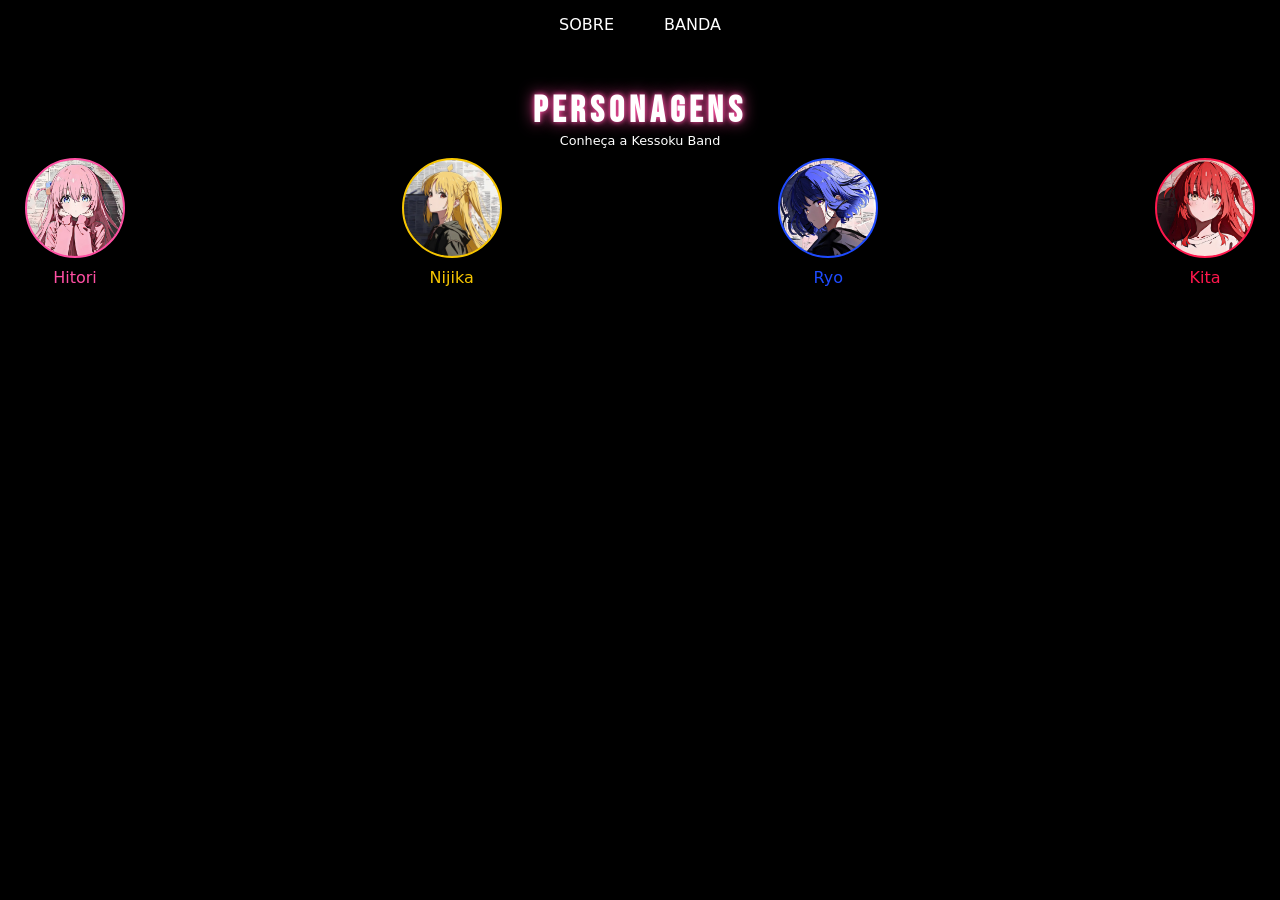
==== pages/banda.html @ a961caa6 "pages da banda e icones" ====
<!DOCTYPE html>
<html lang="pt-br">
<head>
    <meta charset="UTF-8">
    <meta name="viewport" content="width=device-width, initial-scale=1.0">
    <title>Banda</title>
    <link rel="stylesheet" href="../styles/banda.css">
    <link href="https://fonts.googleapis.com/css2?family=Bebas+Neue&display=swap" rel="stylesheet">
</head>
<body>
    <header>
        <nav>
            <a href="../pages/sobre.html">Sobre</a>
            <a href="../pages/banda.html">Banda</a>
        </nav>
    </header>
    <main>
        <section id="box-banda">
            <div class="icon-titulo">
                <h1>Personagens</h1>
                <p>Conheça a Kessoku Band</p>
            </div>
            <div class="icon-box">
                <div class="icon hitori">
                    <div class="icon-img"></div>
                    <p>Hitori</p>
                </div>
                <div class="icon nijika">
                    <div class="icon-img"></div>
                    <p>Nijika</p>
                </div>
                <div class="icon ryo">
                    <div class="icon-img"></div>
                    <p>Ryo</p>
                </div>
                <div class="icon kita">
                    <div class="icon-img"></div>
                    <p>Kita</p>
                </div>
            </div>
        </section>
    </main>
</body>
</html>
---- styles/banda.css ----
@charset "UTF-8";
 :root{
    --bocchi: #FF4FA3;
    --nijika: #f7c600;
    --ryo: #1e4bff;
    --kita: #FF174D;
    --fundo: #0e112cf4;
}

*{
    margin: 0;
    padding: 0;
    box-sizing: border-box;
}
body{
    width: 100%;
    min-height: 100vh;
    font-family: system-ui, -apple-system, BlinkMacSystemFont, 'Segoe UI', Roboto, Oxygen, Ubuntu, Cantarell, 'Open Sans', 'Helvetica Neue', sans-serif;
    color: white;
    overflow-x: hidden;
    background-color: black;
}
nav{
    display: flex;
    justify-content: center;
    padding: 15px;
    margin-bottom: 15px;
    gap: 50px;
}
nav > a{
    text-decoration: none;
    color: white;
    font-size: 1em;
    text-transform: uppercase;
}
main{
    padding: 25px;
}
/* icons */

section#box-banda{
    width: 100%;
    height: 230px;
}
.icon-titulo{
    text-align: center;
    margin-bottom: 10px;
}
.icon-titulo h1{
    font-family: 'Bebas Neue', sans-serif;
    letter-spacing: 5px;
    font-size: 2.3em;
    text-shadow: 0 0 5px var(--bocchi), 0 0 15px #ff4fa4eb;
}
.icon-titulo p{
    font-size: 0.8em;
}
 .icon-box{
    width: 100%;
    height: 150px;
    display: flex;
    justify-content: space-between;
}
.icon{
    width: 100px;
    height: 100%;
    display: flex;
    flex-direction: column;
    align-items: center;
    color: var(--noIcon);
}
.icon-img{
    width: 100px;
    height: 100px;
    background: #0e112c var(--Iconimg)center center no-repeat;
    background-size: cover;
    border-radius: 50%;
    margin-bottom: 10px;
    border: 2px solid var(--borColor);
}
.hitori{
    --noIcon: var(--bocchi);
    --borColor:var(--bocchi);
    --Iconimg: url('../imagens/person/hitori-perfil.jpg')
}
.nijika{
    --noIcon: var(--nijika);
    --borColor:var(--nijika);
    --Iconimg: url('../imagens/person/nijika-perfil2.jpg');
}
.ryo{
    --noIcon: var(--ryo);
    --borColor:var(--ryo);
    --Iconimg: url('../imagens/person/yamada-perfil.jpg')
}
.kita{
    --noIcon:var(--kita);
    --borColor:var(--kita);
    --Iconimg: url('../imagens/person/kita-perfil.jpg')
}
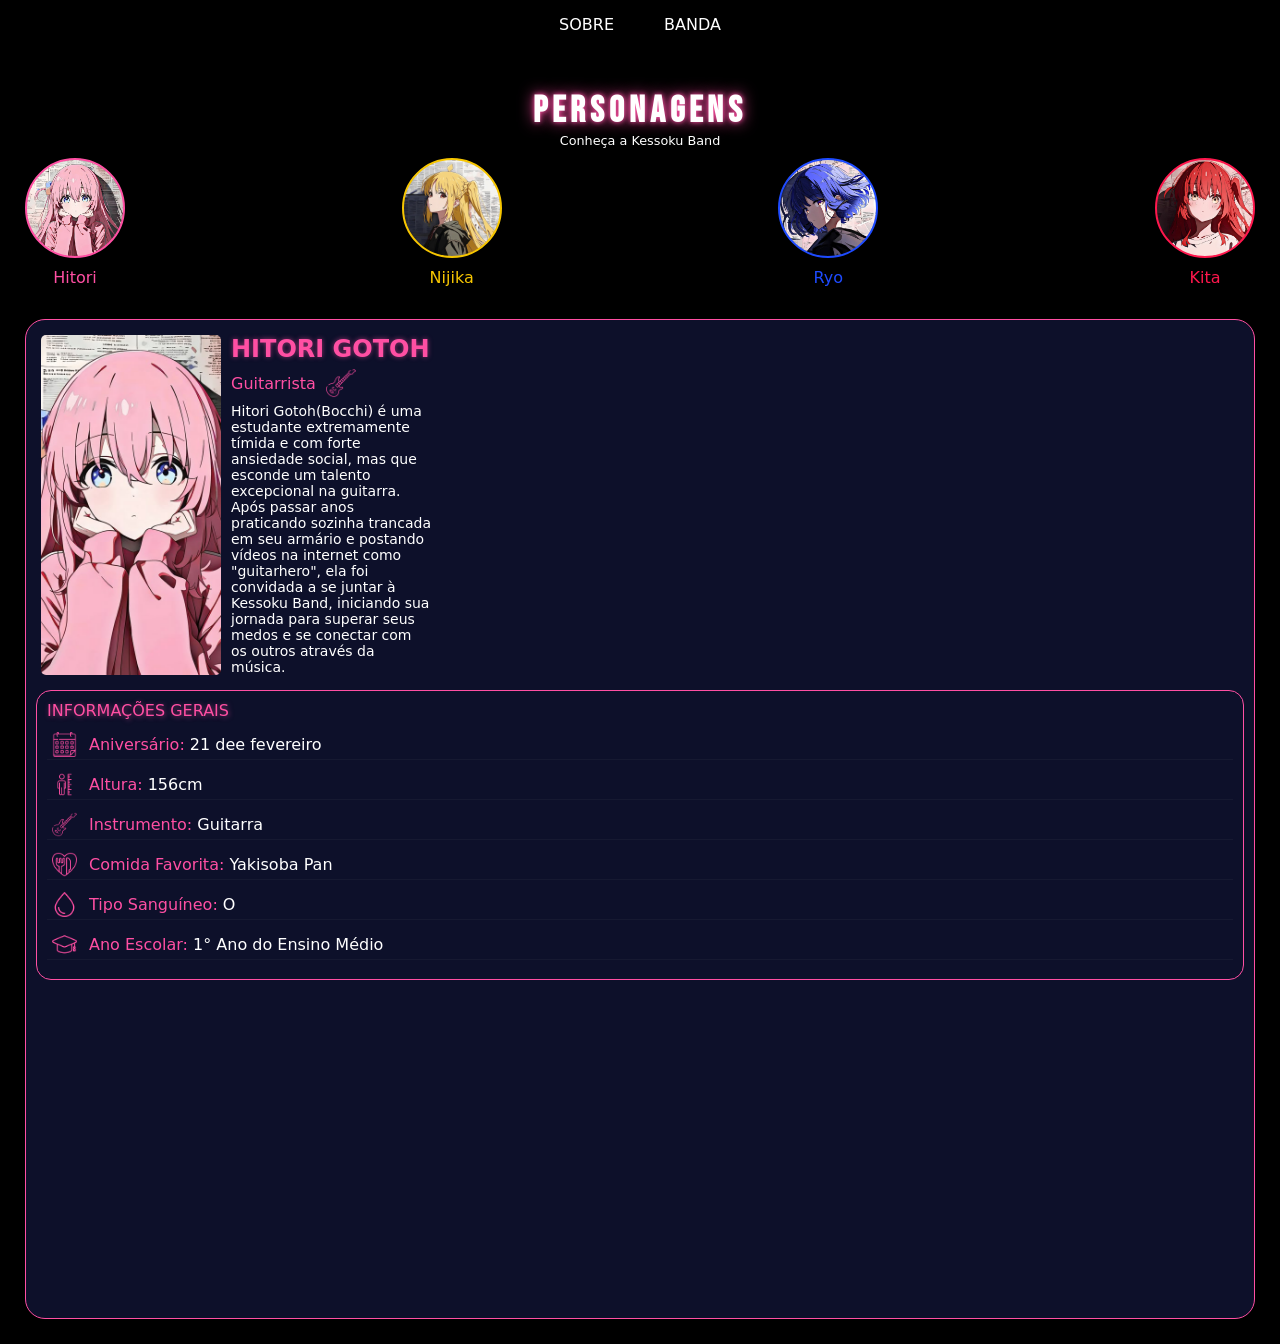
==== commit bdc22b8c: "Adicionando informações e fazendo a seção de personagem" ====
--- a/pages/banda.html
+++ b/pages/banda.html
@@ -15,6 +15,7 @@
         </nav>
     </header>
     <main>
+        <!-- Icones -->
         <section id="box-banda">
             <div class="icon-titulo">
                 <h1>Personagens</h1>
@@ -39,6 +40,60 @@
                 </div>
             </div>
         </section>
+        <!-- Perfil -->
+         <section id="perfil">
+            <div id="person">
+                <div class="person-img"></div>
+                <div class="person-text">
+                    <h2>Hitori Gotoh</h2>
+                    <div class="person-cargo">
+                        <p>Guitarrista</p>
+                        <img src="../imagens/icones/graves.png" alt="Guitarra">
+                    </div>
+                    <p>Hitori Gotoh(Bocchi) é uma estudante extremamente tímida e com forte ansiedade social, mas que esconde um talento excepcional na guitarra. Após passar anos praticando sozinha trancada em seu armário e postando vídeos na internet como "guitarhero", ela foi convidada a se juntar à Kessoku Band, iniciando sua jornada para superar seus medos e se conectar com os outros através da música.</p>
+                </div>
+            </div>
+            <div id="infos">
+            <p class="subtitulo">Informações Gerais</p>
+                <div class="info-text">
+                    <div class="info-img">
+                        <img src="../imagens/hitori-icons/calendario-rosa.png" alt="Calendário">   
+                    </div>
+                    <p><span>Aniversário:</span> 21 dee fevereiro</p>
+                </div>
+                <div class="info-text">
+                    <div class="info-img">
+                        <img src="../imagens/hitori-icons/altura-rosa.png" alt="Altura">   
+                    </div>
+                    <p><span>Altura:</span> 156cm</p>
+                </div>
+                <div class="info-text">
+                    <div class="info-img">
+                        <img src="../imagens/hitori-icons/graves-rosa.png" alt="Guitarra">   
+                    </div>
+                    <p><span>Instrumento:</span> Guitarra</p>
+                </div>
+                <div class="info-text">
+                    <div class="info-img">
+                        <img src="../imagens/hitori-icons/comida-rosa.png" alt="Comida">   
+                    </div>
+                    <p><span>Comida Favorita:</span> Yakisoba Pan</p>
+                </div>
+                <div class="info-text">
+                    <div class="info-img">
+                        <img src="../imagens/hitori-icons/gota-rosa.png" alt="Sangue">   
+                    </div>
+                    <p><span>Tipo Sanguíneo:</span> O</p>
+                </div>
+                <div class="info-text">
+                    <div class="info-img">
+                        <img src="../imagens/hitori-icons/diplomado-rosa.png" alt="Béca">   
+                    </div>
+                    <p><span>Ano Escolar:</span> 1° Ano do Ensino Médio</p>
+                </div>
+            </div>
+            <div id="curiosidades"></div>
+         </section>
     </main>
 </body>
 </html>
--- a/styles/banda.css
+++ b/styles/banda.css
@@ -36,6 +36,7 @@
 main{
     padding: 25px;
 }
+
 /* icons */
 
 section#box-banda{
@@ -97,4 +98,90 @@
     --noIcon:var(--kita);
     --borColor:var(--kita);
     --Iconimg: url('../imagens/person/kita-perfil.jpg')
-}+}
+
+/* Perfil */
+
+section#perfil{
+    width: 100%;
+    min-height: 1000px;
+    background-color: var(--fundo);
+    border: 1px solid var(--bocchi);
+    border-radius: 20px;
+    padding: 10px;
+}
+#person{
+    width: 100%;
+    height: 350px;
+    padding: 5px;
+    display: flex;
+}
+.person-img{
+    width: 180px;
+    height: 100%;
+    background: #0e112c url('../imagens/person/hitori-perfil.jpg') center center no-repeat;
+    background-size: cover;
+    margin-right: 10px;
+    border-radius: 5px;
+}
+.person-text{
+    width: 200px;
+}
+.person-text > p{
+    font-size: 14px;
+}
+.person-text > h2{
+    color: var(--bocchi);
+    text-shadow: 0 0 5px #ff4fa48d;
+    text-transform: uppercase;
+}
+.person-cargo{
+    display: flex;
+    align-items: center;
+    width: 100%;
+    height: 20px;
+    margin: 10px 0px;
+    color: var(--bocchi);
+}
+.person-cargo img{
+    width: 30px;
+    height: 30px;
+    margin-left: 10px;
+}
+.subtitulo{
+    color: var(--bocchi);
+    text-transform: uppercase;
+    text-shadow: 1px 1px 5px #ff4fa480;
+}
+/* Informações */
+
+#infos{
+    width: 100%;
+    height: 290px;
+    padding: 10px;
+    margin-top: 10px;
+    border: 1px solid var(--bocchi);
+    border-radius: 15px;
+}
+.info-text{
+    width: 100%;
+    height: 30px;
+    display: flex;
+    margin: 10px 0px;
+    padding: 2px;
+    align-items: center;
+    border-bottom: 1px solid rgba(128, 128, 128, 0.075);
+}
+.info-text > p > span{
+    color: var(--bocchi);
+}
+.info-img{
+    width: 30px;
+    height: 100%;
+    margin-right: 10px;
+}
+.info-img img{
+    width: 100%;
+    height: 100%;
+    object-fit: contain;
+}
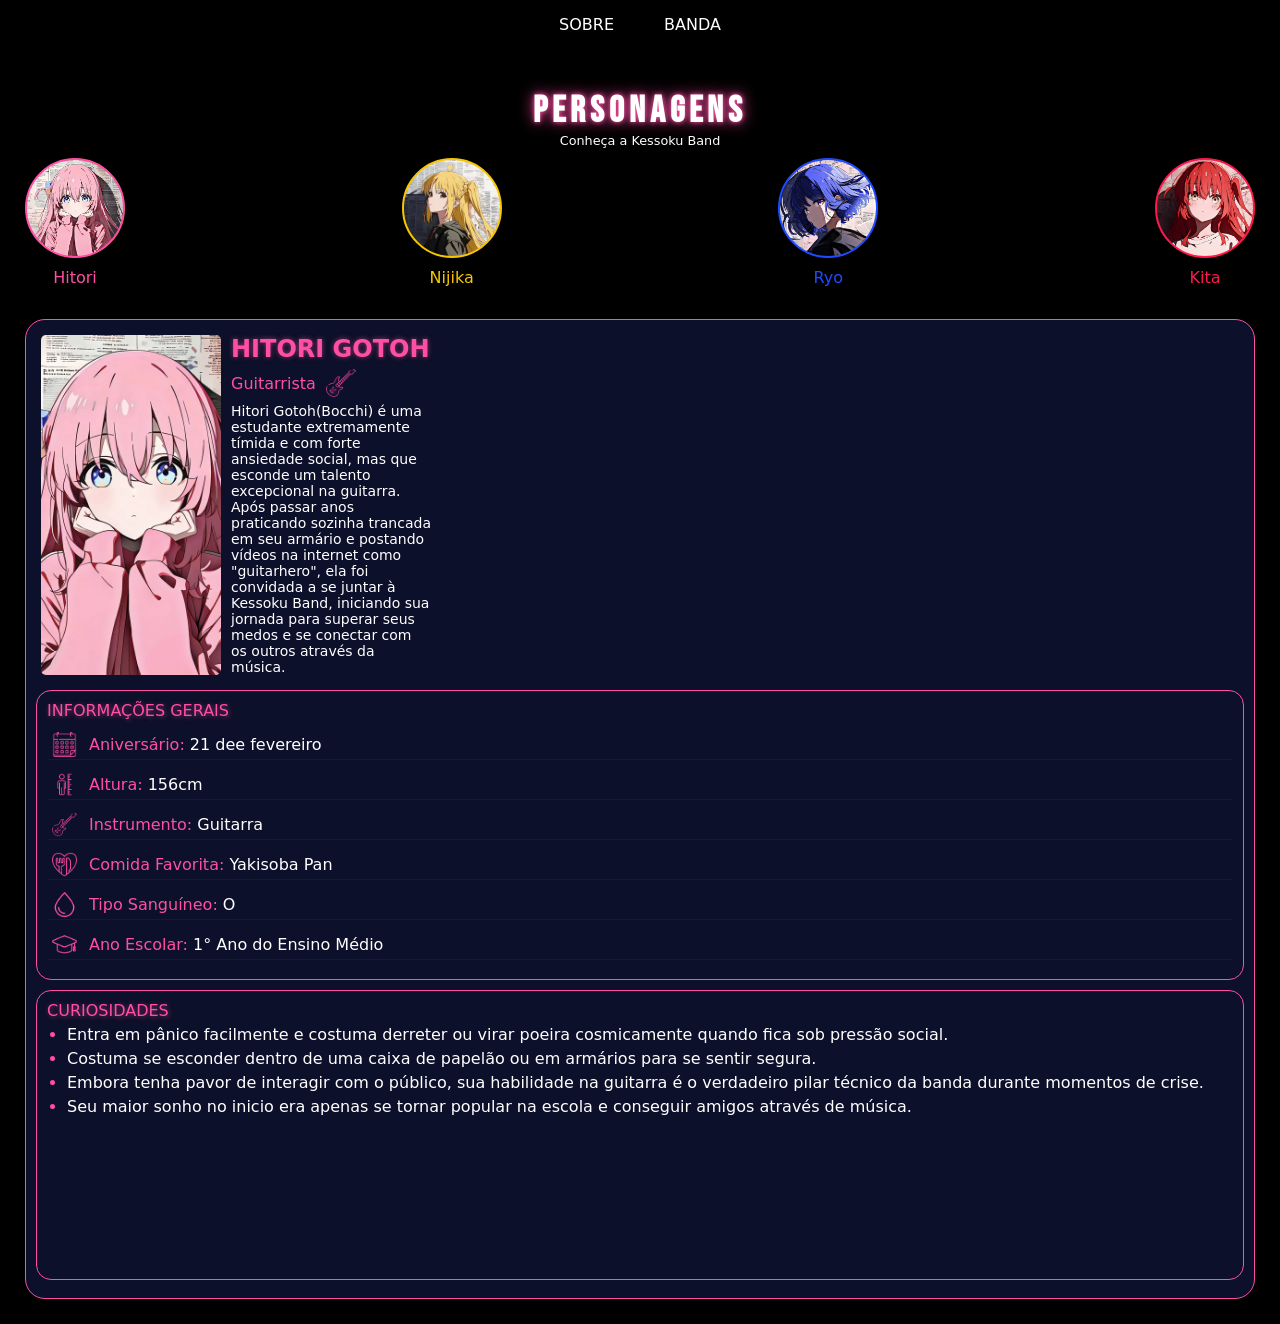
==== commit 14522470: "curiosidades" ====
--- a/pages/banda.html
+++ b/pages/banda.html
@@ -1,5 +1,6 @@
 <!DOCTYPE html>
 <html lang="pt-br">
+
 <head>
     <meta charset="UTF-8">
     <meta name="viewport" content="width=device-width, initial-scale=1.0">
@@ -7,6 +8,7 @@
     <link rel="stylesheet" href="../styles/banda.css">
     <link href="https://fonts.googleapis.com/css2?family=Bebas+Neue&display=swap" rel="stylesheet">
 </head>
+
 <body>
     <header>
         <nav>
@@ -41,7 +43,7 @@
             </div>
         </section>
         <!-- Perfil -->
-         <section id="perfil">
+        <section id="perfil">
             <div id="person">
                 <div class="person-img"></div>
                 <div class="person-text">
@@ -50,50 +52,68 @@
                         <p>Guitarrista</p>
                         <img src="../imagens/icones/graves.png" alt="Guitarra">
                     </div>
-                    <p>Hitori Gotoh(Bocchi) é uma estudante extremamente tímida e com forte ansiedade social, mas que esconde um talento excepcional na guitarra. Após passar anos praticando sozinha trancada em seu armário e postando vídeos na internet como "guitarhero", ela foi convidada a se juntar à Kessoku Band, iniciando sua jornada para superar seus medos e se conectar com os outros através da música.</p>
+                    <p>Hitori Gotoh(Bocchi) é uma estudante extremamente tímida e com forte ansiedade social, mas que
+                        esconde um talento excepcional na guitarra. Após passar anos praticando sozinha trancada em seu
+                        armário e postando vídeos na internet como "guitarhero", ela foi convidada a se juntar à Kessoku
+                        Band, iniciando sua jornada para superar seus medos e se conectar com os outros através da
+                        música.</p>
                 </div>
             </div>
             <div id="infos">
-            <p class="subtitulo">Informações Gerais</p>
+                <p class="subtitulo">Informações Gerais</p>
                 <div class="info-text">
                     <div class="info-img">
-                        <img src="../imagens/hitori-icons/calendario-rosa.png" alt="Calendário">   
+                        <img src="../imagens/hitori-icons/calendario-rosa.png" alt="Calendário">
                     </div>
                     <p><span>Aniversário:</span> 21 dee fevereiro</p>
                 </div>
                 <div class="info-text">
                     <div class="info-img">
-                        <img src="../imagens/hitori-icons/altura-rosa.png" alt="Altura">   
+                        <img src="../imagens/hitori-icons/altura-rosa.png" alt="Altura">
                     </div>
                     <p><span>Altura:</span> 156cm</p>
                 </div>
                 <div class="info-text">
                     <div class="info-img">
-                        <img src="../imagens/hitori-icons/graves-rosa.png" alt="Guitarra">   
+                        <img src="../imagens/hitori-icons/graves-rosa.png" alt="Guitarra">
                     </div>
                     <p><span>Instrumento:</span> Guitarra</p>
                 </div>
                 <div class="info-text">
                     <div class="info-img">
-                        <img src="../imagens/hitori-icons/comida-rosa.png" alt="Comida">   
+                        <img src="../imagens/hitori-icons/comida-rosa.png" alt="Comida">
                     </div>
                     <p><span>Comida Favorita:</span> Yakisoba Pan</p>
                 </div>
                 <div class="info-text">
                     <div class="info-img">
-                        <img src="../imagens/hitori-icons/gota-rosa.png" alt="Sangue">   
+                        <img src="../imagens/hitori-icons/gota-rosa.png" alt="Sangue">
                     </div>
                     <p><span>Tipo Sanguíneo:</span> O</p>
                 </div>
                 <div class="info-text">
                     <div class="info-img">
-                        <img src="../imagens/hitori-icons/diplomado-rosa.png" alt="Béca">   
+                        <img src="../imagens/hitori-icons/diplomado-rosa.png" alt="Béca">
                     </div>
                     <p><span>Ano Escolar:</span> 1° Ano do Ensino Médio</p>
                 </div>
             </div>
-            <div id="curiosidades"></div>
-         </section>
+            <div id="curiosidades">
+                <p class="subtitulo">Curiosidades</p>
+                <div class="curio-text">
+                    <ul>
+                        <li>Entra em pânico facilmente e costuma derreter ou virar poeira cosmicamente quando fica sob
+                            pressão social.</li>
+                        <li>Costuma se esconder dentro de uma caixa de papelão ou em armários para se sentir segura.</li>
+                        <li>Embora tenha pavor de interagir com o público, sua habilidade na guitarra é o verdadeiro pilar
+                        técnico da banda durante momentos de crise.</li>
+                        <li>Seu maior sonho no inicio era apenas se tornar popular na escola e conseguir amigos através de
+                        música.</li>
+                    </ul>
+                </div>
+            </div>
+        </section>
     </main>
 </body>
+
 </html>
--- a/styles/banda.css
+++ b/styles/banda.css
@@ -1,5 +1,6 @@
 @charset "UTF-8";
- :root{
+
+:root {
     --bocchi: #FF4FA3;
     --nijika: #f7c600;
     --ryo: #1e4bff;
@@ -7,12 +8,13 @@
     --fundo: #0e112cf4;
 }
 
-*{
+* {
     margin: 0;
     padding: 0;
     box-sizing: border-box;
 }
-body{
+
+body {
     width: 100%;
     min-height: 100vh;
     font-family: system-ui, -apple-system, BlinkMacSystemFont, 'Segoe UI', Roboto, Oxygen, Ubuntu, Cantarell, 'Open Sans', 'Helvetica Neue', sans-serif;
@@ -20,49 +22,57 @@
     overflow-x: hidden;
     background-color: black;
 }
-nav{
+
+nav {
     display: flex;
     justify-content: center;
     padding: 15px;
     margin-bottom: 15px;
     gap: 50px;
 }
-nav > a{
+
+nav>a {
     text-decoration: none;
     color: white;
     font-size: 1em;
     text-transform: uppercase;
 }
-main{
+
+main {
     padding: 25px;
 }
 
 /* icons */
 
-section#box-banda{
+section#box-banda {
     width: 100%;
     height: 230px;
 }
-.icon-titulo{
+
+.icon-titulo {
     text-align: center;
     margin-bottom: 10px;
 }
-.icon-titulo h1{
+
+.icon-titulo h1 {
     font-family: 'Bebas Neue', sans-serif;
     letter-spacing: 5px;
     font-size: 2.3em;
     text-shadow: 0 0 5px var(--bocchi), 0 0 15px #ff4fa4eb;
 }
-.icon-titulo p{
+
+.icon-titulo p {
     font-size: 0.8em;
 }
- .icon-box{
+
+.icon-box {
     width: 100%;
     height: 150px;
     display: flex;
     justify-content: space-between;
 }
-.icon{
+
+.icon {
     width: 100px;
     height: 100%;
     display: flex;
@@ -70,7 +80,8 @@
     align-items: center;
     color: var(--noIcon);
 }
-.icon-img{
+
+.icon-img {
     width: 100px;
     height: 100px;
     background: #0e112c var(--Iconimg)center center no-repeat;
@@ -78,45 +89,52 @@
     border-radius: 50%;
     margin-bottom: 10px;
     border: 2px solid var(--borColor);
-}
-.hitori{
+    
+}
+
+.hitori {
     --noIcon: var(--bocchi);
-    --borColor:var(--bocchi);
+    --borColor: var(--bocchi);
     --Iconimg: url('../imagens/person/hitori-perfil.jpg')
 }
-.nijika{
+
+.nijika {
     --noIcon: var(--nijika);
-    --borColor:var(--nijika);
+    --borColor: var(--nijika);
     --Iconimg: url('../imagens/person/nijika-perfil2.jpg');
 }
-.ryo{
+
+.ryo {
     --noIcon: var(--ryo);
-    --borColor:var(--ryo);
+    --borColor: var(--ryo);
     --Iconimg: url('../imagens/person/yamada-perfil.jpg')
 }
-.kita{
-    --noIcon:var(--kita);
-    --borColor:var(--kita);
+
+.kita {
+    --noIcon: var(--kita);
+    --borColor: var(--kita);
     --Iconimg: url('../imagens/person/kita-perfil.jpg')
 }
 
 /* Perfil */
 
-section#perfil{
-    width: 100%;
-    min-height: 1000px;
+section#perfil {
+    width: 100%;
+    min-height: 980px;
     background-color: var(--fundo);
     border: 1px solid var(--bocchi);
     border-radius: 20px;
     padding: 10px;
 }
-#person{
+
+#person {
     width: 100%;
     height: 350px;
     padding: 5px;
     display: flex;
 }
-.person-img{
+
+.person-img {
     width: 180px;
     height: 100%;
     background: #0e112c url('../imagens/person/hitori-perfil.jpg') center center no-repeat;
@@ -124,18 +142,22 @@
     margin-right: 10px;
     border-radius: 5px;
 }
-.person-text{
+
+.person-text {
     width: 200px;
 }
-.person-text > p{
+
+.person-text>p {
     font-size: 14px;
 }
-.person-text > h2{
+
+.person-text>h2 {
     color: var(--bocchi);
     text-shadow: 0 0 5px #ff4fa48d;
     text-transform: uppercase;
 }
-.person-cargo{
+
+.person-cargo {
     display: flex;
     align-items: center;
     width: 100%;
@@ -143,19 +165,22 @@
     margin: 10px 0px;
     color: var(--bocchi);
 }
-.person-cargo img{
+
+.person-cargo img {
     width: 30px;
     height: 30px;
     margin-left: 10px;
 }
-.subtitulo{
+
+.subtitulo {
     color: var(--bocchi);
     text-transform: uppercase;
     text-shadow: 1px 1px 5px #ff4fa480;
 }
+
 /* Informações */
 
-#infos{
+#infos {
     width: 100%;
     height: 290px;
     padding: 10px;
@@ -163,7 +188,8 @@
     border: 1px solid var(--bocchi);
     border-radius: 15px;
 }
-.info-text{
+
+.info-text {
     width: 100%;
     height: 30px;
     display: flex;
@@ -172,16 +198,42 @@
     align-items: center;
     border-bottom: 1px solid rgba(128, 128, 128, 0.075);
 }
-.info-text > p > span{
-    color: var(--bocchi);
-}
-.info-img{
+
+.info-text>p>span {
+    color: var(--bocchi);
+}
+
+.info-img {
     width: 30px;
     height: 100%;
     margin-right: 10px;
 }
-.info-img img{
+
+.info-img img {
     width: 100%;
     height: 100%;
     object-fit: contain;
 }
+
+/* Curiosidades */
+
+#curiosidades {
+    width: 100%;
+    height: 290px;
+    padding: 10px;
+    margin-top: 10px;
+    border: 1px solid var(--bocchi);
+    border-radius: 15px;
+}
+.curio-text ul{
+    padding-left: 20px;
+}
+.curio-text li{
+    margin: 5px 0px;
+    font-size: 16px;
+    color: white;
+}
+.curio-text li::marker{
+    color: var(--bocchi)
+
+}
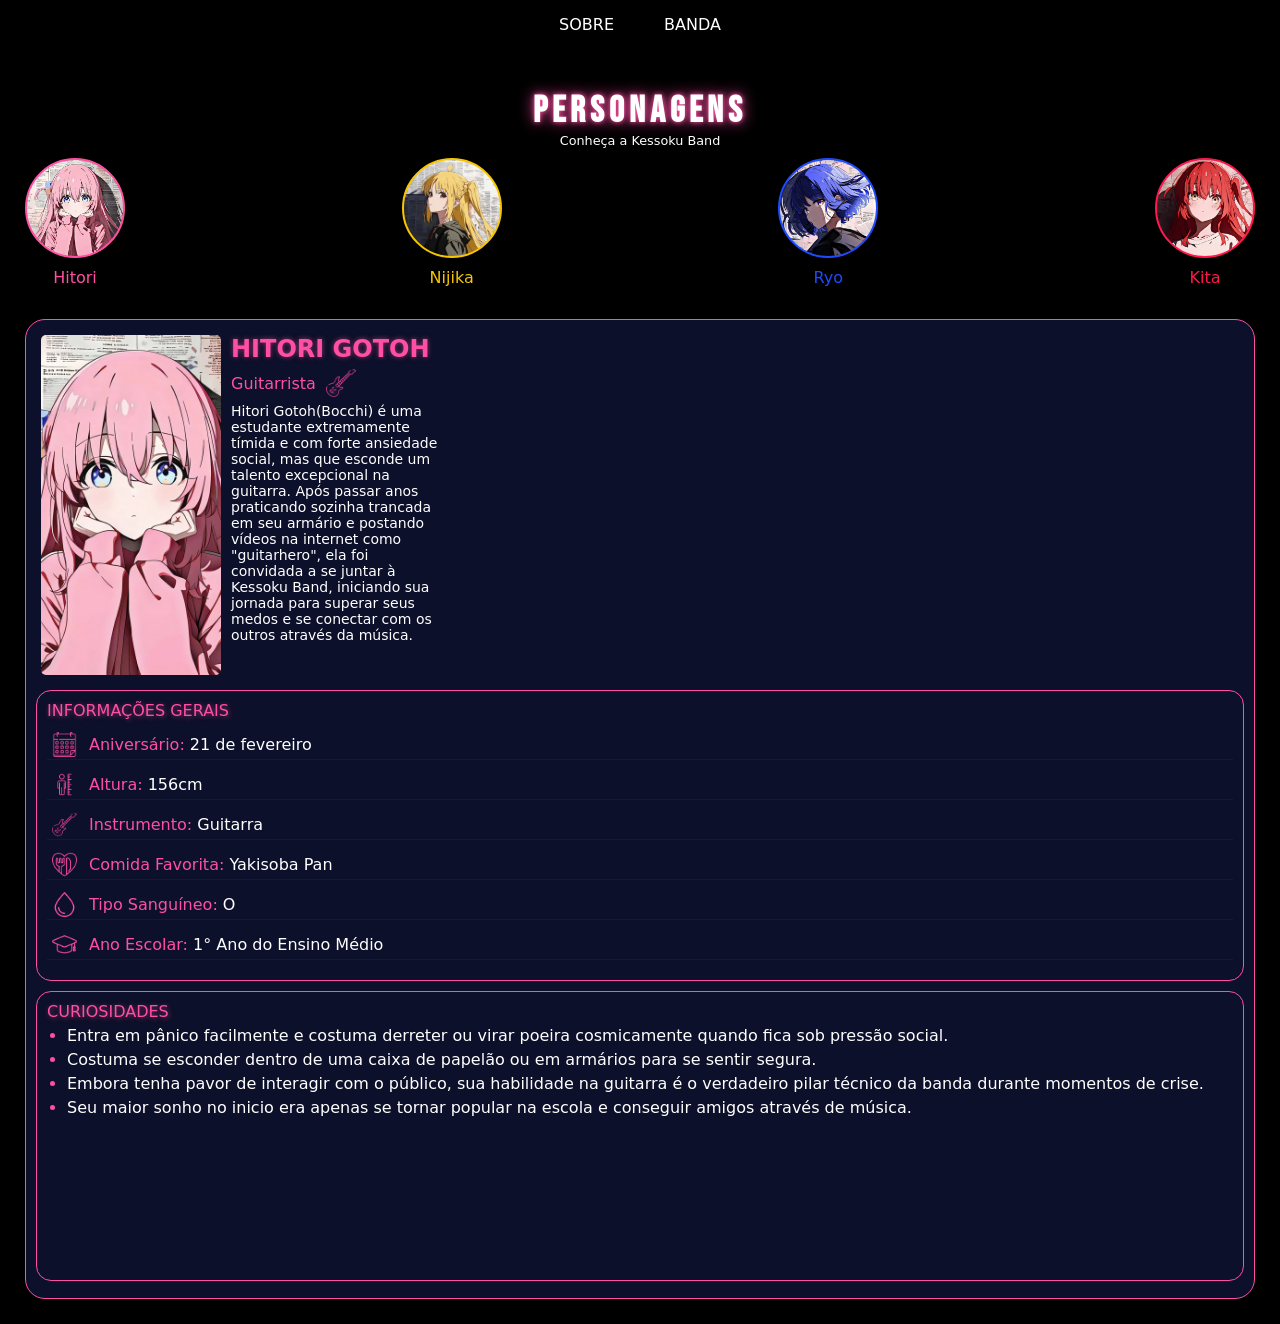
==== commit b56fe332: "Funcionalidades de clicks na banda" ====
--- a/pages/banda.html
+++ b/pages/banda.html
@@ -24,19 +24,19 @@
                 <p>Conheça a Kessoku Band</p>
             </div>
             <div class="icon-box">
-                <div class="icon hitori">
+                <div class="icon" id="hitori" onclick="selecPersonagem('hitori')">
                     <div class="icon-img"></div>
                     <p>Hitori</p>
                 </div>
-                <div class="icon nijika">
+                <div class="icon"  id="nijika" onclick="selecPersonagem('nijika')">
                     <div class="icon-img"></div>
                     <p>Nijika</p>
                 </div>
-                <div class="icon ryo">
+                <div class="icon"  id="ryo" onclick="selecPersonagem('ryo')">
                     <div class="icon-img"></div>
                     <p>Ryo</p>
                 </div>
-                <div class="icon kita">
+                <div class="icon" id="kita" onclick="selecPersonagem('kita')">
                     <div class="icon-img"></div>
                     <p>Kita</p>
                 </div>
@@ -50,13 +50,14 @@
                     <h2>Hitori Gotoh</h2>
                     <div class="person-cargo">
                         <p>Guitarrista</p>
-                        <img src="../imagens/icones/graves.png" alt="Guitarra">
+                        <img src="../imagens/icones/graves.png" alt="Guitarra" id="inst1">
+                        <img src="../imagens/icones/microfone.png" alt="" id="inst2">
                     </div>
-                    <p>Hitori Gotoh(Bocchi) é uma estudante extremamente tímida e com forte ansiedade social, mas que
-                        esconde um talento excepcional na guitarra. Após passar anos praticando sozinha trancada em seu
-                        armário e postando vídeos na internet como "guitarhero", ela foi convidada a se juntar à Kessoku
-                        Band, iniciando sua jornada para superar seus medos e se conectar com os outros através da
-                        música.</p>
+                    <p id="txt">Hitori Gotoh(Bocchi) é uma estudante extremamente tímida e com forte ansiedade social, mas que
+                    esconde um talento excepcional na guitarra. Após passar anos praticando sozinha trancada em seu
+                    armário e postando vídeos na internet como "guitarhero", ela foi convidada a se juntar à Kessoku
+                    Band, iniciando sua jornada para superar seus medos e se conectar com os outros através da
+                    música.</p>
                 </div>
             </div>
             <div id="infos">
@@ -65,7 +66,7 @@
                     <div class="info-img">
                         <img src="../imagens/hitori-icons/calendario-rosa.png" alt="Calendário">
                     </div>
-                    <p><span>Aniversário:</span> 21 dee fevereiro</p>
+                    <p><span>Aniversário:</span> 21 de fevereiro</p>
                 </div>
                 <div class="info-text">
                     <div class="info-img">
@@ -114,6 +115,9 @@
             </div>
         </section>
     </main>
+
+
+    <script src="../assets/banda.js"></script>
 </body>
 
 </html>
--- a/styles/banda.css
+++ b/styles/banda.css
@@ -89,28 +89,27 @@
     border-radius: 50%;
     margin-bottom: 10px;
     border: 2px solid var(--borColor);
-    
-}
-
-.hitori {
+}
+
+#hitori {
     --noIcon: var(--bocchi);
     --borColor: var(--bocchi);
     --Iconimg: url('../imagens/person/hitori-perfil.jpg')
 }
 
-.nijika {
+#nijika {
     --noIcon: var(--nijika);
     --borColor: var(--nijika);
     --Iconimg: url('../imagens/person/nijika-perfil2.jpg');
 }
 
-.ryo {
+#ryo {
     --noIcon: var(--ryo);
     --borColor: var(--ryo);
     --Iconimg: url('../imagens/person/yamada-perfil.jpg')
 }
 
-.kita {
+#kita {
     --noIcon: var(--kita);
     --borColor: var(--kita);
     --Iconimg: url('../imagens/person/kita-perfil.jpg')
@@ -144,7 +143,7 @@
 }
 
 .person-text {
-    width: 200px;
+    width: 210px;
 }
 
 .person-text>p {
@@ -165,7 +164,9 @@
     margin: 10px 0px;
     color: var(--bocchi);
 }
-
+#inst2{
+    display: none;
+}
 .person-cargo img {
     width: 30px;
     height: 30px;
@@ -182,7 +183,7 @@
 
 #infos {
     width: 100%;
-    height: 290px;
+    min-height: 290px;
     padding: 10px;
     margin-top: 10px;
     border: 1px solid var(--bocchi);
@@ -219,7 +220,7 @@
 
 #curiosidades {
     width: 100%;
-    height: 290px;
+    min-height: 290px;
     padding: 10px;
     margin-top: 10px;
     border: 1px solid var(--bocchi);
@@ -230,7 +231,6 @@
 }
 .curio-text li{
     margin: 5px 0px;
-    font-size: 16px;
     color: white;
 }
 .curio-text li::marker{
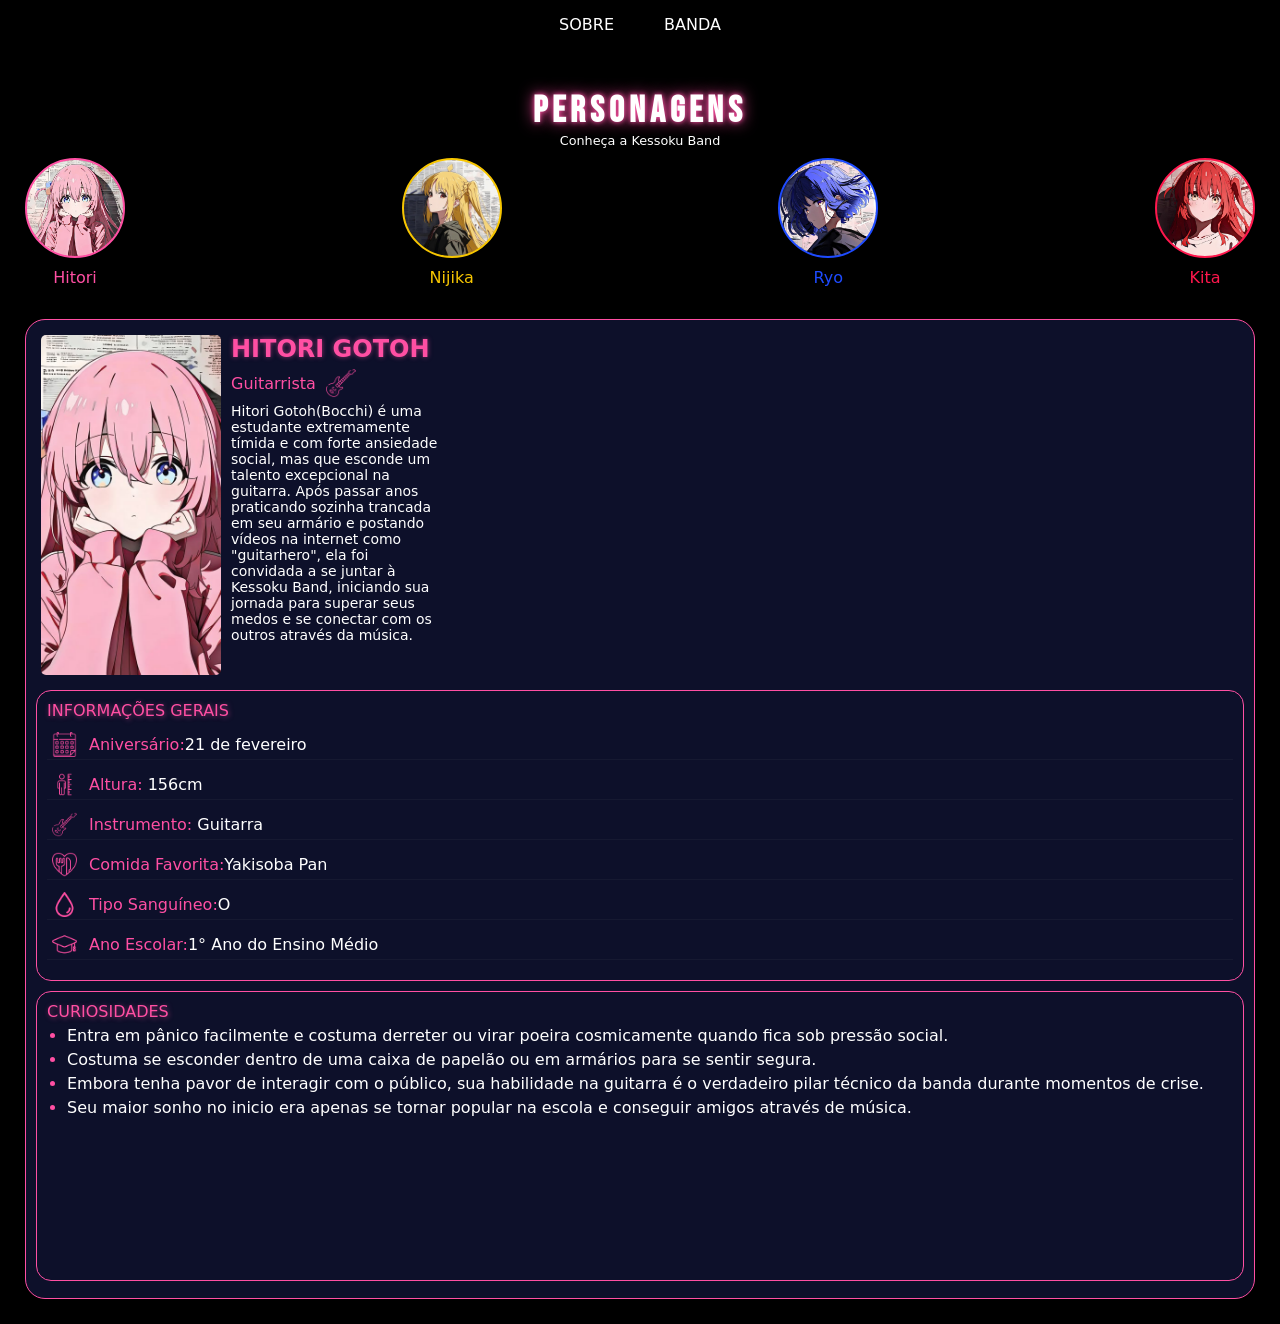
==== commit 1f52f484: "2/3 da parte das informações" ====
--- a/pages/banda.html
+++ b/pages/banda.html
@@ -66,7 +66,7 @@
                     <div class="info-img">
                         <img src="../imagens/hitori-icons/calendario-rosa.png" alt="Calendário">
                     </div>
-                    <p><span>Aniversário:</span> 21 de fevereiro</p>
+                    <p><span>Aniversário:</span>21 de fevereiro</p>
                 </div>
                 <div class="info-text">
                     <div class="info-img">
@@ -84,19 +84,19 @@
                     <div class="info-img">
                         <img src="../imagens/hitori-icons/comida-rosa.png" alt="Comida">
                     </div>
-                    <p><span>Comida Favorita:</span> Yakisoba Pan</p>
+                    <p><span>Comida Favorita:</span>Yakisoba Pan</p>
                 </div>
                 <div class="info-text">
                     <div class="info-img">
                         <img src="../imagens/hitori-icons/gota-rosa.png" alt="Sangue">
                     </div>
-                    <p><span>Tipo Sanguíneo:</span> O</p>
+                    <p><span>Tipo Sanguíneo:</span>O</p>
                 </div>
                 <div class="info-text">
                     <div class="info-img">
                         <img src="../imagens/hitori-icons/diplomado-rosa.png" alt="Béca">
                     </div>
-                    <p><span>Ano Escolar:</span> 1° Ano do Ensino Médio</p>
+                    <p><span>Ano Escolar:</span>1° Ano do Ensino Médio</p>
                 </div>
             </div>
             <div id="curiosidades">
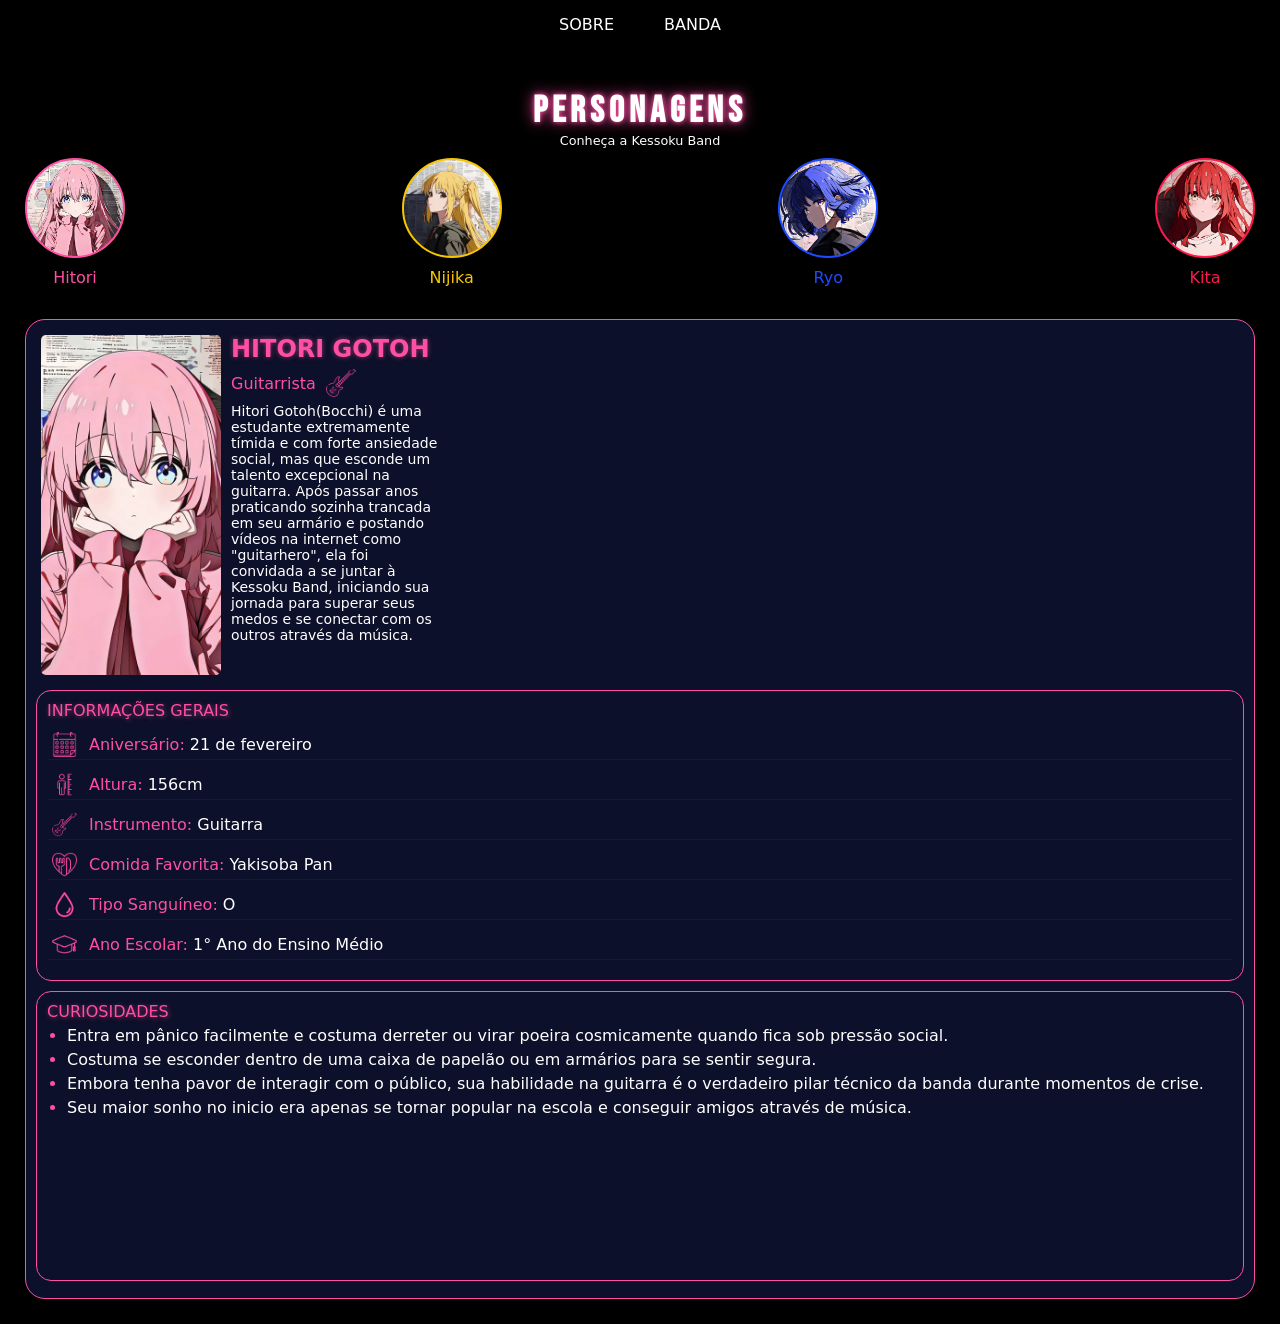
==== commit da4dcd0d: "terminando as funcionalidades de troca de informações" ====
--- a/pages/banda.html
+++ b/pages/banda.html
@@ -1,123 +1,149 @@
-<!DOCTYPE html>
+<!doctype html>
 <html lang="pt-br">
+  <head>
+    <meta charset="UTF-8" />
+    <meta name="viewport" content="width=device-width, initial-scale=1.0" />
+    <title>Banda</title>
+    <link rel="stylesheet" href="../styles/banda.css" />
+    <link
+      href="https://fonts.googleapis.com/css2?family=Bebas+Neue&display=swap"
+      rel="stylesheet"
+    />
+  </head>
 
-<head>
-    <meta charset="UTF-8">
-    <meta name="viewport" content="width=device-width, initial-scale=1.0">
-    <title>Banda</title>
-    <link rel="stylesheet" href="../styles/banda.css">
-    <link href="https://fonts.googleapis.com/css2?family=Bebas+Neue&display=swap" rel="stylesheet">
-</head>
-
-<body>
+  <body>
     <header>
-        <nav>
-            <a href="../pages/sobre.html">Sobre</a>
-            <a href="../pages/banda.html">Banda</a>
-        </nav>
+      <nav>
+        <a href="../pages/sobre.html">Sobre</a>
+        <a href="../pages/banda.html">Banda</a>
+      </nav>
     </header>
     <main>
-        <!-- Icones -->
-        <section id="box-banda">
-            <div class="icon-titulo">
-                <h1>Personagens</h1>
-                <p>Conheça a Kessoku Band</p>
+      <!-- Icones -->
+      <section id="box-banda">
+        <div class="icon-titulo">
+          <h1>Personagens</h1>
+          <p>Conheça a Kessoku Band</p>
+        </div>
+        <div class="icon-box">
+          <div class="icon" id="hitori" onclick="selecPersonagem('hitori')">
+            <div class="icon-img"></div>
+            <p>Hitori</p>
+          </div>
+          <div class="icon" id="nijika" onclick="selecPersonagem('nijika')">
+            <div class="icon-img"></div>
+            <p>Nijika</p>
+          </div>
+          <div class="icon" id="ryo" onclick="selecPersonagem('ryo')">
+            <div class="icon-img"></div>
+            <p>Ryo</p>
+          </div>
+          <div class="icon" id="kita" onclick="selecPersonagem('kita')">
+            <div class="icon-img"></div>
+            <p>Kita</p>
+          </div>
+        </div>
+      </section>
+      <!-- Perfil -->
+      <section id="perfil">
+        <div id="person">
+          <div class="person-img"></div>
+          <div class="person-text">
+            <h2>Hitori Gotoh</h2>
+            <div class="person-cargo">
+              <p>Guitarrista</p>
+              <img
+                src="../imagens/icones/graves.png"
+                alt="Guitarra"
+                id="inst1"
+              />
+              <img src="../imagens/icones/microfone.png" alt="" id="inst2" />
             </div>
-            <div class="icon-box">
-                <div class="icon" id="hitori" onclick="selecPersonagem('hitori')">
-                    <div class="icon-img"></div>
-                    <p>Hitori</p>
-                </div>
-                <div class="icon"  id="nijika" onclick="selecPersonagem('nijika')">
-                    <div class="icon-img"></div>
-                    <p>Nijika</p>
-                </div>
-                <div class="icon"  id="ryo" onclick="selecPersonagem('ryo')">
-                    <div class="icon-img"></div>
-                    <p>Ryo</p>
-                </div>
-                <div class="icon" id="kita" onclick="selecPersonagem('kita')">
-                    <div class="icon-img"></div>
-                    <p>Kita</p>
-                </div>
+            <p id="txt">
+              Hitori Gotoh(Bocchi) é uma estudante extremamente tímida e com
+              forte ansiedade social, mas que esconde um talento excepcional na
+              guitarra. Após passar anos praticando sozinha trancada em seu
+              armário e postando vídeos na internet como "guitarhero", ela foi
+              convidada a se juntar à Kessoku Band, iniciando sua jornada para
+              superar seus medos e se conectar com os outros através da música.
+            </p>
+          </div>
+        </div>
+        <div id="infos">
+          <p class="subtitulo">Informações Gerais</p>
+          <div class="info-text">
+            <div class="info-img">
+              <img
+                src="../imagens/hitori-icons/calendario-rosa.png"
+                alt="Calendário"
+              />
             </div>
-        </section>
-        <!-- Perfil -->
-        <section id="perfil">
-            <div id="person">
-                <div class="person-img"></div>
-                <div class="person-text">
-                    <h2>Hitori Gotoh</h2>
-                    <div class="person-cargo">
-                        <p>Guitarrista</p>
-                        <img src="../imagens/icones/graves.png" alt="Guitarra" id="inst1">
-                        <img src="../imagens/icones/microfone.png" alt="" id="inst2">
-                    </div>
-                    <p id="txt">Hitori Gotoh(Bocchi) é uma estudante extremamente tímida e com forte ansiedade social, mas que
-                    esconde um talento excepcional na guitarra. Após passar anos praticando sozinha trancada em seu
-                    armário e postando vídeos na internet como "guitarhero", ela foi convidada a se juntar à Kessoku
-                    Band, iniciando sua jornada para superar seus medos e se conectar com os outros através da
-                    música.</p>
-                </div>
+            <p><span class="color">Aniversário:</span> <span class="valor">21 de fevereiro</span></p>
+          </div>
+          <div class="info-text">
+            <div class="info-img">
+              <img src="../imagens/hitori-icons/altura-rosa.png" alt="Altura" />
             </div>
-            <div id="infos">
-                <p class="subtitulo">Informações Gerais</p>
-                <div class="info-text">
-                    <div class="info-img">
-                        <img src="../imagens/hitori-icons/calendario-rosa.png" alt="Calendário">
-                    </div>
-                    <p><span>Aniversário:</span>21 de fevereiro</p>
-                </div>
-                <div class="info-text">
-                    <div class="info-img">
-                        <img src="../imagens/hitori-icons/altura-rosa.png" alt="Altura">
-                    </div>
-                    <p><span>Altura:</span> 156cm</p>
-                </div>
-                <div class="info-text">
-                    <div class="info-img">
-                        <img src="../imagens/hitori-icons/graves-rosa.png" alt="Guitarra">
-                    </div>
-                    <p><span>Instrumento:</span> Guitarra</p>
-                </div>
-                <div class="info-text">
-                    <div class="info-img">
-                        <img src="../imagens/hitori-icons/comida-rosa.png" alt="Comida">
-                    </div>
-                    <p><span>Comida Favorita:</span>Yakisoba Pan</p>
-                </div>
-                <div class="info-text">
-                    <div class="info-img">
-                        <img src="../imagens/hitori-icons/gota-rosa.png" alt="Sangue">
-                    </div>
-                    <p><span>Tipo Sanguíneo:</span>O</p>
-                </div>
-                <div class="info-text">
-                    <div class="info-img">
-                        <img src="../imagens/hitori-icons/diplomado-rosa.png" alt="Béca">
-                    </div>
-                    <p><span>Ano Escolar:</span>1° Ano do Ensino Médio</p>
-                </div>
+            <p><span class="color">Altura:</span> <span class="valor">156cm</span></p>
+          </div>
+          <div class="info-text">
+            <div class="info-img">
+              <img
+                src="../imagens/hitori-icons/graves-rosa.png"
+                alt="Guitarra"
+              />
             </div>
-            <div id="curiosidades">
-                <p class="subtitulo">Curiosidades</p>
-                <div class="curio-text">
-                    <ul>
-                        <li>Entra em pânico facilmente e costuma derreter ou virar poeira cosmicamente quando fica sob
-                            pressão social.</li>
-                        <li>Costuma se esconder dentro de uma caixa de papelão ou em armários para se sentir segura.</li>
-                        <li>Embora tenha pavor de interagir com o público, sua habilidade na guitarra é o verdadeiro pilar
-                        técnico da banda durante momentos de crise.</li>
-                        <li>Seu maior sonho no inicio era apenas se tornar popular na escola e conseguir amigos através de
-                        música.</li>
-                    </ul>
-                </div>
+            <p><span class="color">Instrumento:</span> <span class="valor">Guitarra</span></p>
+          </div>
+          <div class="info-text">
+            <div class="info-img">
+              <img src="../imagens/hitori-icons/comida-rosa.png" alt="Comida" />
             </div>
-        </section>
+            <p><span class="color">Comida Favorita:</span> <span class="valor"> Yakisoba Pan </span></p>
+          </div>
+          <div class="info-text">
+            <div class="info-img">
+              <img src="../imagens/hitori-icons/gota-rosa.png" alt="Sangue" />
+            </div>
+            <p><span class="color">Tipo Sanguíneo:</span> <span class="valor"> O </span></p>
+          </div>
+          <div class="info-text">
+            <div class="info-img">
+              <img
+                src="../imagens/hitori-icons/diplomado-rosa.png"
+                alt="Béca"
+              />
+            </div>
+            <p><span class="color">Ano Escolar:</span> <span class="valor"> 1° Ano do Ensino Médio </span></p>
+          </div>
+        </div>
+        <div id="curiosidades">
+          <p class="subtitulo">Curiosidades</p>
+          <div class="curio-text">
+            <ul>
+              <li>
+                Entra em pânico facilmente e costuma derreter ou virar poeira
+                cosmicamente quando fica sob pressão social.
+              </li>
+              <li>
+                Costuma se esconder dentro de uma caixa de papelão ou em
+                armários para se sentir segura.
+              </li>
+              <li>
+                Embora tenha pavor de interagir com o público, sua habilidade na
+                guitarra é o verdadeiro pilar técnico da banda durante momentos
+                de crise.
+              </li>
+              <li>
+                Seu maior sonho no inicio era apenas se tornar popular na escola
+                e conseguir amigos através de música.
+              </li>
+            </ul>
+          </div>
+        </div>
+      </section>
     </main>
 
-
     <script src="../assets/banda.js"></script>
-</body>
-
-</html>+  </body>
+</html>
--- a/styles/banda.css
+++ b/styles/banda.css
@@ -6,6 +6,7 @@
     --ryo: #1e4bff;
     --kita: #FF174D;
     --fundo: #0e112cf4;
+    --marker: #FF4FA3;
 }
 
 * {
@@ -45,7 +46,7 @@
 /* icons */
 
 section#box-banda {
-    width: 100%;
+    min-width: 100%;
     height: 230px;
 }
 
@@ -73,7 +74,7 @@
 }
 
 .icon {
-    width: 100px;
+    min-width: 100px;
     height: 100%;
     display: flex;
     flex-direction: column;
@@ -82,7 +83,7 @@
 }
 
 .icon-img {
-    width: 100px;
+    min-width: 100px;
     height: 100px;
     background: #0e112c var(--Iconimg)center center no-repeat;
     background-size: cover;
@@ -118,7 +119,7 @@
 /* Perfil */
 
 section#perfil {
-    width: 100%;
+    min-width: 100%;
     min-height: 980px;
     background-color: var(--fundo);
     border: 1px solid var(--bocchi);
@@ -134,7 +135,7 @@
 }
 
 .person-img {
-    width: 180px;
+    min-width: 180px;
     height: 100%;
     background: #0e112c url('../imagens/person/hitori-perfil.jpg') center center no-repeat;
     background-size: cover;
@@ -159,7 +160,7 @@
 .person-cargo {
     display: flex;
     align-items: center;
-    width: 100%;
+    max-width: 230px;
     height: 20px;
     margin: 10px 0px;
     color: var(--bocchi);
@@ -168,9 +169,10 @@
     display: none;
 }
 .person-cargo img {
-    width: 30px;
-    height: 30px;
+    max-width: 30px;
+    max-height: 30px;
     margin-left: 10px;
+    object-fit: contain;
 }
 
 .subtitulo {
@@ -200,8 +202,11 @@
     border-bottom: 1px solid rgba(128, 128, 128, 0.075);
 }
 
-.info-text>p>span {
-    color: var(--bocchi);
+.info-text .color{
+    color: var(--bocchi);
+}
+.info-text .valor{
+    color: white;
 }
 
 .info-img {
@@ -234,6 +239,5 @@
     color: white;
 }
 .curio-text li::marker{
-    color: var(--bocchi)
-
-}
+    color: var(--marker)
+}
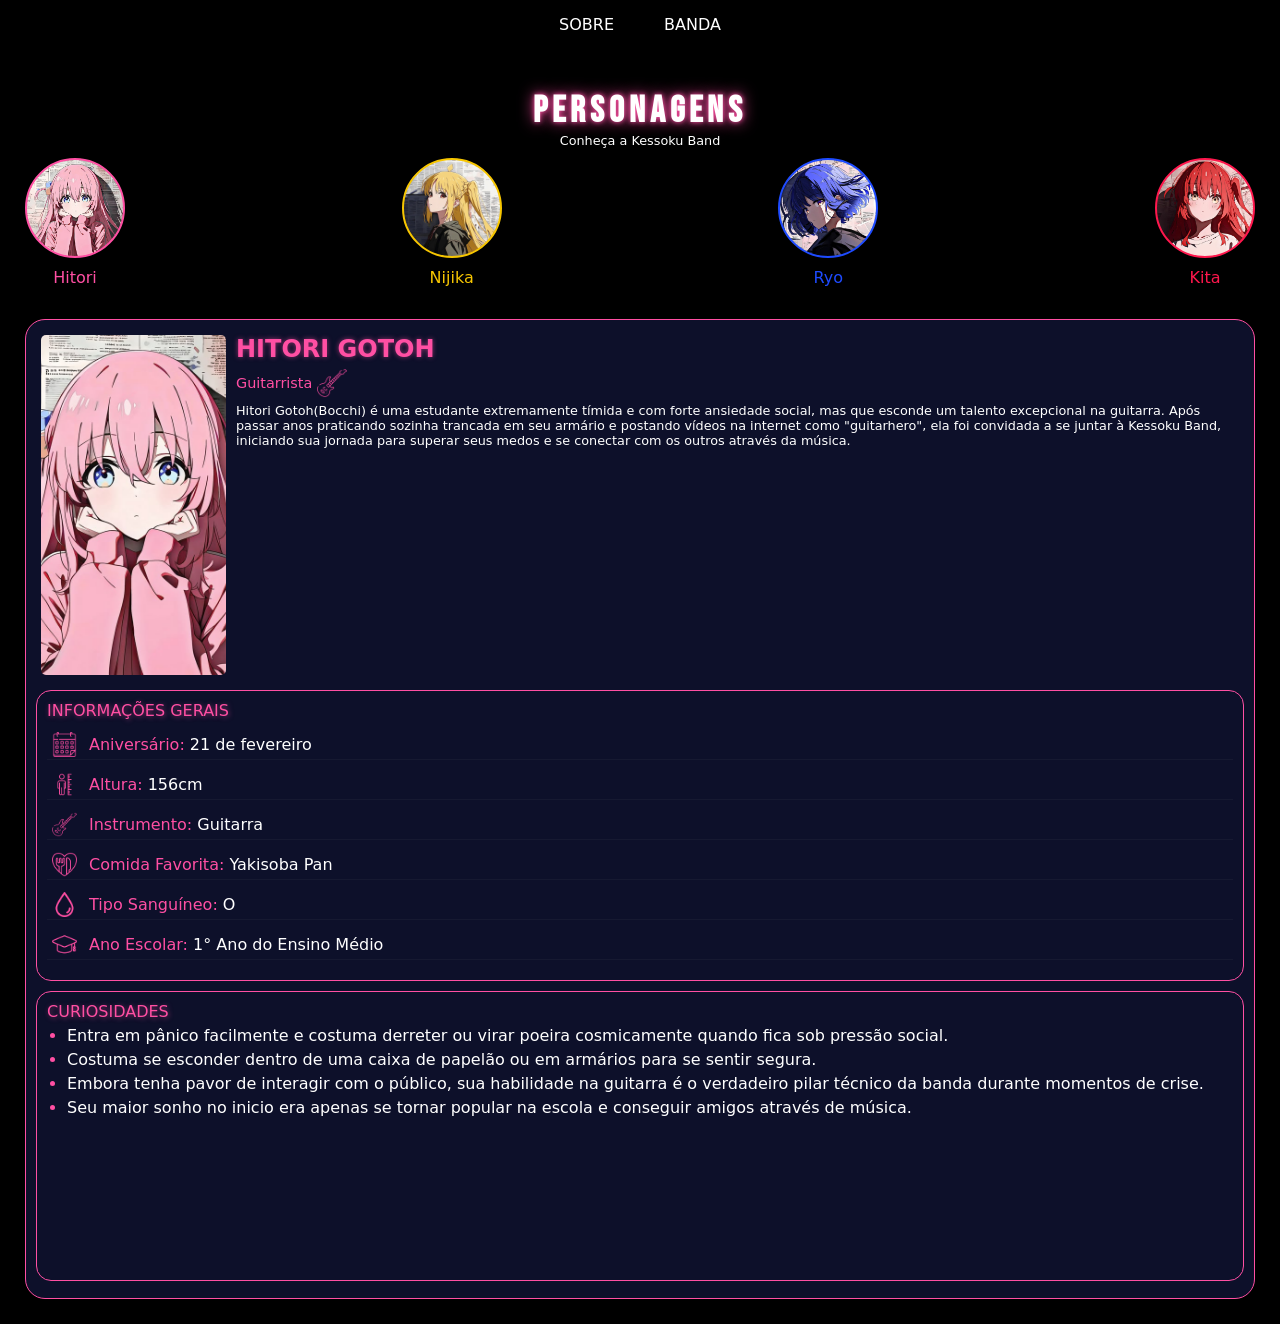
==== commit b709ed84: "Novo estilo da pagina de inicio e responsividade" ====
--- a/pages/banda.html
+++ b/pages/banda.html
@@ -47,6 +47,7 @@
       <!-- Perfil -->
       <section id="perfil">
         <div id="person">
+          <div class=""></div>
           <div class="person-img"></div>
           <div class="person-text">
             <h2>Hitori Gotoh</h2>
--- a/styles/banda.css
+++ b/styles/banda.css
@@ -135,7 +135,7 @@
 }
 
 .person-img {
-    min-width: 180px;
+    min-width: 185px;
     height: 100%;
     background: #0e112c url('../imagens/person/hitori-perfil.jpg') center center no-repeat;
     background-size: cover;
@@ -144,11 +144,13 @@
 }
 
 .person-text {
-    width: 210px;
-}
-
-.person-text>p {
-    font-size: 14px;
+    min-width: 210px;
+    height: 100%;
+    margin-right: 5px;
+}
+
+.person-text > p {
+    font-size: 0.8rem
 }
 
 .person-text>h2 {
@@ -164,6 +166,7 @@
     height: 20px;
     margin: 10px 0px;
     color: var(--bocchi);
+    font-size: 0.9em;
 }
 #inst2{
     display: none;
@@ -171,9 +174,10 @@
 .person-cargo img {
     max-width: 30px;
     max-height: 30px;
-    margin-left: 10px;
+    margin-left: 5px;
     object-fit: contain;
 }
+
 
 .subtitulo {
     color: var(--bocchi);
